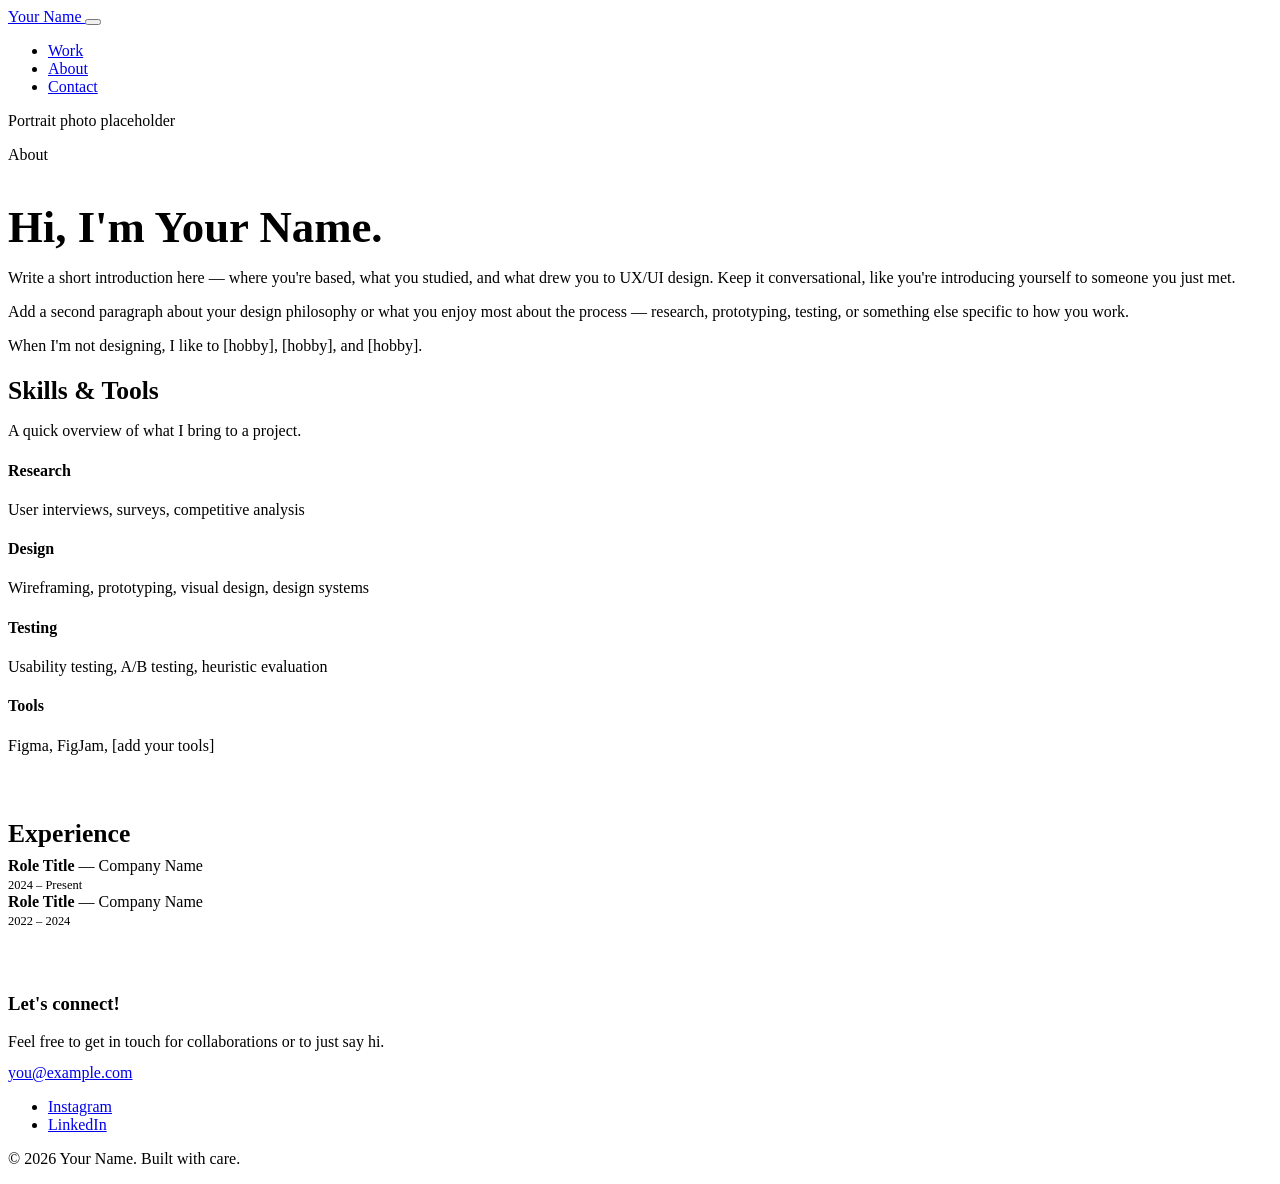
==== about.html @ 7f419b86 "Initial commit" ====
<!DOCTYPE html>
<html lang="en">
<head>
<meta charset="UTF-8">
<meta name="viewport" content="width=device-width, initial-scale=1.0">
<title>About — Your Name</title>
<link rel="preconnect" href="https://fonts.googleapis.com">
<link rel="preconnect" href="https://fonts.gstatic.com" crossorigin>
<link href="https://fonts.googleapis.com/css2?family=Fraunces:ital,opsz,wght@0,9..144,400;0,9..144,600;1,9..144,500&family=Inter:wght@400;500;600&family=IBM+Plex+Mono:wght@400;500&display=swap" rel="stylesheet">
<link rel="stylesheet" href="styles.css">
</head>
<body>

<header class="site-header">
  <div class="wrap">
    <a class="brand" href="index.html">
      <span class="brand-mark" aria-hidden="true"></span>
      Your Name
    </a>
    <button class="nav-toggle" aria-label="Toggle menu" aria-expanded="false">
      <span></span>
    </button>
    <ul class="nav-links">
      <li><a href="index.html">Work</a></li>
      <li><a href="about.html" aria-current="page">About</a></li>
      <li><a href="mailto:you@example.com">Contact</a></li>
    </ul>
  </div>
</header>

<main class="wrap">
  <section class="about-hero">
    <div class="placeholder-shot">Portrait photo placeholder</div>
    <div>
      <p class="eyebrow">About</p>
      <h1 style="font-size:clamp(2rem,5vw,2.8rem); margin-bottom:1rem;">Hi, I'm Your Name.</h1>
      <p>
        Write a short introduction here — where you're based, what you studied,
        and what drew you to UX/UI design. Keep it conversational, like you're
        introducing yourself to someone you just met.
      </p>
      <p>
        Add a second paragraph about your design philosophy or what you enjoy
        most about the process — research, prototyping, testing, or something
        else specific to how you work.
      </p>
      <p>
        When I'm not designing, I like to [hobby], [hobby], and [hobby].
      </p>
    </div>
  </section>

  <section style="margin-bottom:4rem;">
    <h2 style="font-size:1.6rem; margin-bottom:0.5rem;">Skills &amp; Tools</h2>
    <p style="max-width:60ch;">A quick overview of what I bring to a project.</p>
    <div class="skills-grid">
      <div class="skill-card">
        <h4>Research</h4>
        <p>User interviews, surveys, competitive analysis</p>
      </div>
      <div class="skill-card">
        <h4>Design</h4>
        <p>Wireframing, prototyping, visual design, design systems</p>
      </div>
      <div class="skill-card">
        <h4>Testing</h4>
        <p>Usability testing, A/B testing, heuristic evaluation</p>
      </div>
      <div class="skill-card">
        <h4>Tools</h4>
        <p>Figma, FigJam, [add your tools]</p>
      </div>
    </div>
  </section>

  <section style="margin-bottom:4rem;">
    <h2 style="font-size:1.6rem; margin-bottom:0.5rem;">Experience</h2>
    <div class="takeaway-grid">
      <div class="takeaway-card">
        <strong>Role Title</strong> — Company Name<br>
        <span style="font-family:var(--font-mono); font-size:0.78rem; color:var(--muted);">2024 – Present</span>
      </div>
      <div class="takeaway-card">
        <strong>Role Title</strong> — Company Name<br>
        <span style="font-family:var(--font-mono); font-size:0.78rem; color:var(--muted);">2022 – 2024</span>
      </div>
    </div>
  </section>
</main>

<footer class="site-footer">
  <div class="wrap">
    <div class="footer-cta">
      <h3>Let's connect!</h3>
      <p style="margin-bottom:0.8rem;">Feel free to get in touch for collaborations or to just say hi.</p>
      <a class="footer-email" href="mailto:you@example.com">you@example.com</a>
    </div>
    <ul class="footer-social">
      <li><a href="#">Instagram</a></li>
      <li><a href="#">LinkedIn</a></li>
    </ul>
    <p class="footer-note">© 2026 Your Name. Built with care.</p>
  </div>
</footer>

<script src="main.js"></script>
</body>
</html>
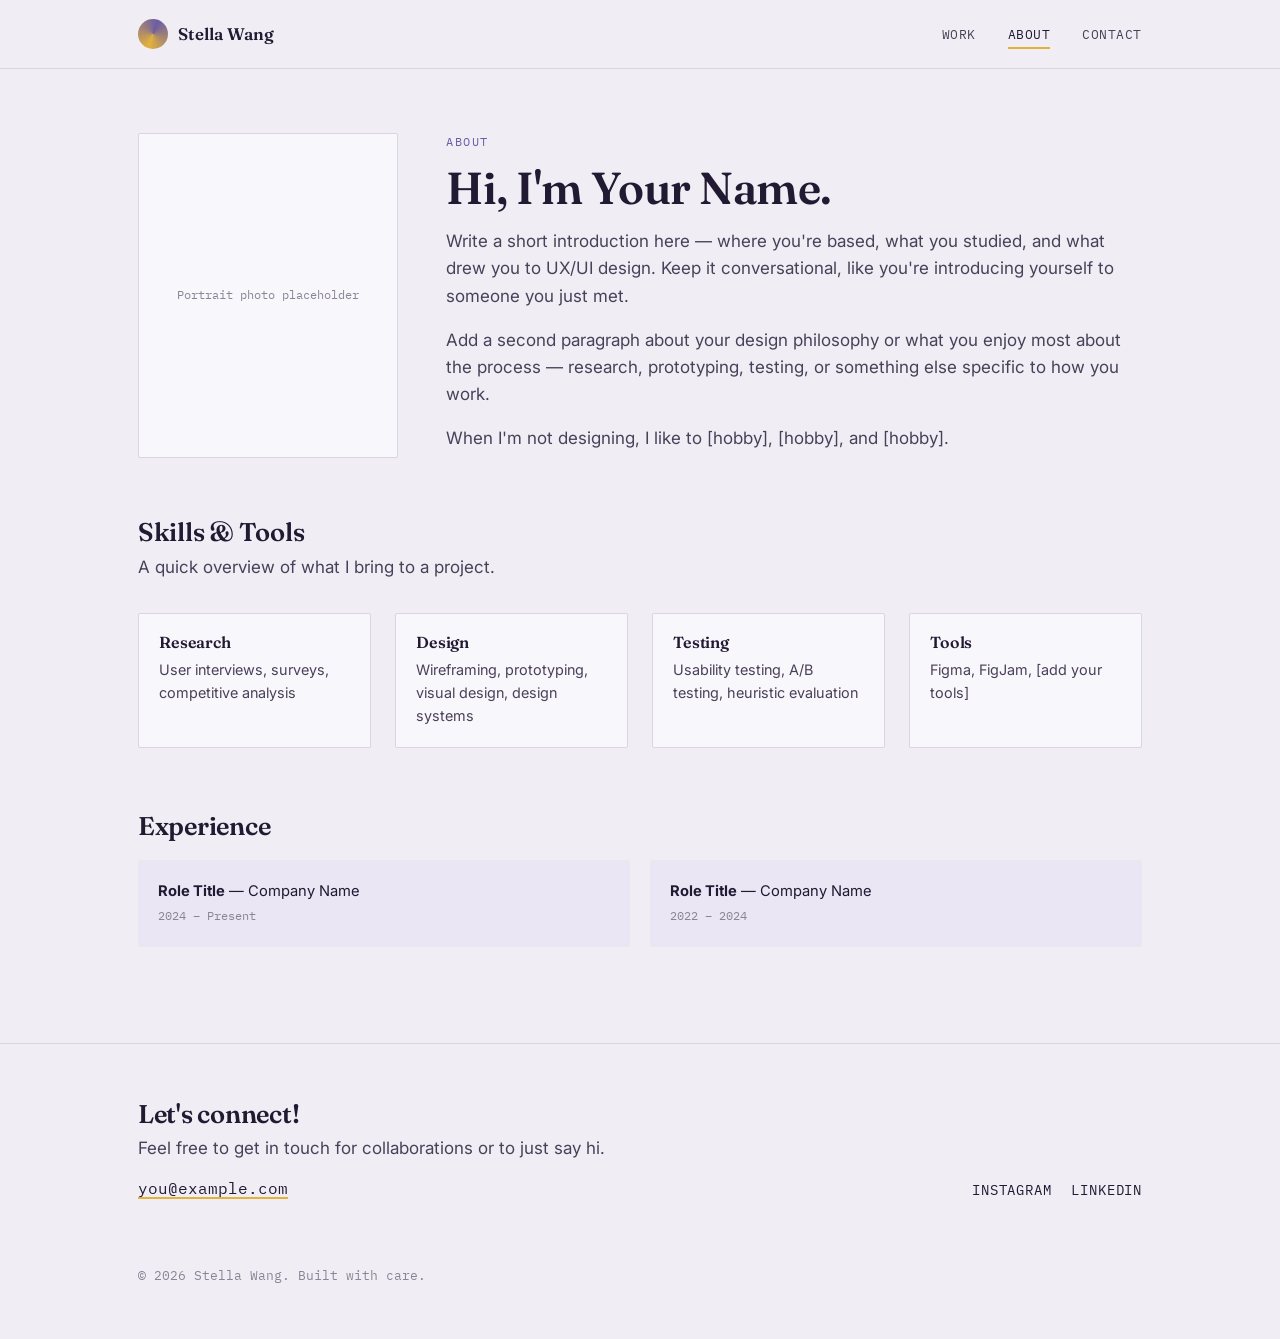
==== commit 396f4cd9: "updates my name" ====
--- a/about.html
+++ b/about.html
@@ -3,7 +3,7 @@
 <head>
 <meta charset="UTF-8">
 <meta name="viewport" content="width=device-width, initial-scale=1.0">
-<title>About — Your Name</title>
+<title>About — Stella Wang</title>
 <link rel="preconnect" href="https://fonts.googleapis.com">
 <link rel="preconnect" href="https://fonts.gstatic.com" crossorigin>
 <link href="https://fonts.googleapis.com/css2?family=Fraunces:ital,opsz,wght@0,9..144,400;0,9..144,600;1,9..144,500&family=Inter:wght@400;500;600&family=IBM+Plex+Mono:wght@400;500&display=swap" rel="stylesheet">
@@ -15,7 +15,7 @@
   <div class="wrap">
     <a class="brand" href="index.html">
       <span class="brand-mark" aria-hidden="true"></span>
-      Your Name
+      Stella Wang
     </a>
     <button class="nav-toggle" aria-label="Toggle menu" aria-expanded="false">
       <span></span>
@@ -99,7 +99,7 @@
       <li><a href="#">Instagram</a></li>
       <li><a href="#">LinkedIn</a></li>
     </ul>
-    <p class="footer-note">© 2026 Your Name. Built with care.</p>
+    <p class="footer-note">© 2026 Stella Wang. Built with care.</p>
   </div>
 </footer>
 
--- a/styles.css
+++ b/styles.css
@@ -0,0 +1,644 @@
+/* ============================================================
+   DESIGN TOKENS
+   ============================================================ */
+:root {
+  /* Color */
+  --paper: #F0EEF4;
+  --paper-raised: #F8F7FB;
+  --ink: #221933;
+  --ink-soft: #4A4059;
+  --muted: #8A8496;
+  --line: #DAD5E3;
+  --accent: #E3B23C;   /* citrine gold — links, highlights */
+  --accent-ink: #6B4E10;
+  --violet: #6B5CA5;   /* stage labels, dividers */
+  --violet-soft: #EAE6F4;
+
+  /* Type */
+  --font-display: "Fraunces", "Iowan Old Style", serif;
+  --font-body: "Inter", -apple-system, BlinkMacSystemFont, sans-serif;
+  --font-mono: "IBM Plex Mono", "SF Mono", monospace;
+
+  /* Layout */
+  --maxw: 1100px;
+  --gutter: clamp(1.25rem, 4vw, 3rem);
+  --radius: 2px;
+}
+
+* { box-sizing: border-box; }
+html { scroll-behavior: smooth; }
+@media (prefers-reduced-motion: reduce) {
+  html { scroll-behavior: auto; }
+  * { animation-duration: 0.01ms !important; animation-iteration-count: 1 !important; transition-duration: 0.01ms !important; }
+}
+
+body {
+  margin: 0;
+  background: var(--paper);
+  color: var(--ink);
+  font-family: var(--font-body);
+  font-size: 17px;
+  line-height: 1.6;
+  -webkit-font-smoothing: antialiased;
+}
+
+img { max-width: 100%; display: block; }
+
+a {
+  color: var(--ink);
+  text-decoration-color: var(--accent);
+  text-decoration-thickness: 2px;
+  text-underline-offset: 3px;
+}
+a:hover { color: var(--accent-ink); }
+
+:focus-visible {
+  outline: 2px solid var(--violet);
+  outline-offset: 3px;
+}
+
+h1, h2, h3, h4 {
+  font-family: var(--font-display);
+  font-weight: 600;
+  line-height: 1.1;
+  margin: 0;
+  letter-spacing: -0.01em;
+}
+
+p { margin: 0 0 1em; color: var(--ink-soft); }
+
+.wrap {
+  max-width: var(--maxw);
+  margin: 0 auto;
+  padding: 0 var(--gutter);
+}
+
+.eyebrow {
+  font-family: var(--font-mono);
+  font-size: 0.72rem;
+  letter-spacing: 0.14em;
+  text-transform: uppercase;
+  color: var(--violet);
+}
+
+/* ============================================================
+   HEADER / NAV
+   ============================================================ */
+.site-header {
+  position: sticky;
+  top: 0;
+  z-index: 40;
+  background: rgba(240, 238, 244, 0.88);
+  backdrop-filter: blur(8px);
+  border-bottom: 1px solid var(--line);
+}
+
+.site-header .wrap {
+  display: flex;
+  align-items: center;
+  justify-content: space-between;
+  height: 68px;
+}
+
+.brand {
+  display: flex;
+  align-items: center;
+  gap: 0.6rem;
+  font-family: var(--font-display);
+  font-weight: 600;
+  font-size: 1.05rem;
+  color: var(--ink);
+  text-decoration: none;
+}
+
+.brand-mark {
+  width: 30px;
+  height: 30px;
+  border-radius: 50%;
+  background: conic-gradient(from 200deg, var(--accent), var(--violet), var(--accent));
+  flex-shrink: 0;
+}
+
+.nav-links {
+  display: flex;
+  gap: 2rem;
+  list-style: none;
+  margin: 0;
+  padding: 0;
+  font-family: var(--font-mono);
+  font-size: 0.82rem;
+  letter-spacing: 0.04em;
+  text-transform: uppercase;
+}
+
+.nav-links a {
+  text-decoration: none;
+  color: var(--ink-soft);
+  padding: 0.3rem 0;
+  border-bottom: 2px solid transparent;
+}
+.nav-links a:hover,
+.nav-links a[aria-current="page"] {
+  color: var(--ink);
+  border-bottom-color: var(--accent);
+}
+
+.nav-toggle { display: none; }
+
+@media (max-width: 640px) {
+  .nav-links {
+    position: fixed;
+    inset: 68px 0 0 0;
+    background: var(--paper);
+    flex-direction: column;
+    gap: 0;
+    padding: 1rem var(--gutter);
+    transform: translateY(-8px);
+    opacity: 0;
+    visibility: hidden;
+    transition: opacity 0.18s ease, transform 0.18s ease, visibility 0.18s;
+    border-bottom: 1px solid var(--line);
+  }
+  .nav-links.is-open {
+    opacity: 1;
+    visibility: visible;
+    transform: translateY(0);
+  }
+  .nav-links li { border-top: 1px solid var(--line); }
+  .nav-links a { display: block; padding: 1rem 0; }
+  .nav-toggle {
+    display: block;
+    background: none;
+    border: 1px solid var(--line);
+    border-radius: var(--radius);
+    width: 40px;
+    height: 36px;
+    position: relative;
+    cursor: pointer;
+  }
+  .nav-toggle span,
+  .nav-toggle span::before,
+  .nav-toggle span::after {
+    content: "";
+    position: absolute;
+    left: 9px;
+    right: 9px;
+    height: 2px;
+    background: var(--ink);
+  }
+  .nav-toggle span { top: 17px; }
+  .nav-toggle span::before { top: -6px; }
+  .nav-toggle span::after { top: 6px; }
+}
+
+/* ============================================================
+   FOOTER
+   ============================================================ */
+.site-footer {
+  border-top: 1px solid var(--line);
+  margin-top: 6rem;
+  padding: 3.5rem 0 2.5rem;
+}
+
+.site-footer .wrap {
+  display: flex;
+  flex-wrap: wrap;
+  justify-content: space-between;
+  align-items: flex-end;
+  gap: 2rem;
+}
+
+.footer-cta h3 {
+  font-size: 1.6rem;
+  margin-bottom: 0.4rem;
+}
+
+.footer-email {
+  font-family: var(--font-mono);
+  font-size: 1rem;
+}
+
+.footer-social {
+  display: flex;
+  gap: 1.25rem;
+  list-style: none;
+  padding: 0;
+  margin: 0;
+  font-family: var(--font-mono);
+  font-size: 0.85rem;
+  text-transform: uppercase;
+  letter-spacing: 0.06em;
+}
+.footer-social a { text-decoration: none; }
+
+.footer-note {
+  width: 100%;
+  color: var(--muted);
+  font-size: 0.8rem;
+  margin-top: 2rem;
+  font-family: var(--font-mono);
+}
+
+/* ============================================================
+   HOME — HERO
+   ============================================================ */
+.hero {
+  padding: 4.5rem 0 3rem;
+}
+
+.hero-greeting {
+  font-family: var(--font-display);
+  font-size: clamp(2.2rem, 6vw, 3.4rem);
+  margin-bottom: 0.2rem;
+}
+
+.hero-verb-line {
+  font-family: var(--font-display);
+  font-size: clamp(2.2rem, 6vw, 3.4rem);
+  display: flex;
+  flex-wrap: wrap;
+  align-items: baseline;
+  gap: 0.5rem;
+  margin-bottom: 1.6rem;
+}
+
+.hero-verb {
+  color: var(--accent-ink);
+  position: relative;
+  font-style: italic;
+}
+.hero-verb::after {
+  content: "";
+  position: absolute;
+  left: 0; right: 0; bottom: 0.05em;
+  height: 0.5em;
+  background: var(--accent);
+  opacity: 0.3;
+  z-index: -1;
+}
+
+.hero-bio {
+  max-width: 42ch;
+  font-size: 1.05rem;
+}
+
+.hero-media {
+  display: flex;
+  gap: 1rem;
+  margin-top: 2.5rem;
+  overflow-x: auto;
+  padding-bottom: 0.5rem;
+}
+
+.placeholder-shot {
+  flex-shrink: 0;
+  border: 1px solid var(--line);
+  background: var(--paper-raised);
+  border-radius: var(--radius);
+  display: flex;
+  align-items: center;
+  justify-content: center;
+  color: var(--muted);
+  font-family: var(--font-mono);
+  font-size: 0.72rem;
+  text-align: center;
+  padding: 0.5rem;
+}
+
+.hero-media .placeholder-shot { width: 150px; height: 300px; }
+
+/* ============================================================
+   PROJECT PREVIEW LIST (home)
+   ============================================================ */
+.project-list {
+  border-top: 1px solid var(--line);
+  margin-top: 2rem;
+}
+
+.project-row {
+  display: grid;
+  grid-template-columns: 140px 1fr auto;
+  gap: 2rem;
+  align-items: center;
+  padding: 2.5rem 0;
+  border-bottom: 1px solid var(--line);
+  text-decoration: none;
+  color: var(--ink);
+  transition: background 0.15s ease;
+}
+.project-row:hover { background: var(--paper-raised); }
+
+.project-row .placeholder-shot { width: 100%; height: 150px; }
+
+.project-index {
+  font-family: var(--font-mono);
+  font-size: 0.75rem;
+  color: var(--muted);
+}
+
+.project-title {
+  font-size: clamp(1.4rem, 3vw, 2rem);
+  margin-bottom: 0.3rem;
+}
+
+.project-tagline {
+  font-family: var(--font-mono);
+  font-size: 0.85rem;
+  color: var(--muted);
+  margin: 0;
+}
+
+.project-cta {
+  font-family: var(--font-mono);
+  font-size: 0.78rem;
+  text-transform: uppercase;
+  letter-spacing: 0.06em;
+  white-space: nowrap;
+  color: var(--violet);
+}
+
+@media (max-width: 700px) {
+  .project-row {
+    grid-template-columns: 1fr;
+    gap: 1rem;
+  }
+  .project-row .placeholder-shot { height: 180px; }
+}
+
+/* ============================================================
+   ABOUT PAGE
+   ============================================================ */
+.about-hero {
+  display: grid;
+  grid-template-columns: 260px 1fr;
+  gap: 3rem;
+  padding: 4rem 0 3rem;
+  align-items: start;
+}
+.about-hero .placeholder-shot { width: 100%; aspect-ratio: 4/5; }
+
+@media (max-width: 700px) {
+  .about-hero { grid-template-columns: 1fr; }
+  .about-hero .placeholder-shot { max-width: 220px; }
+}
+
+.skills-grid {
+  display: grid;
+  grid-template-columns: repeat(auto-fit, minmax(180px, 1fr));
+  gap: 1.5rem;
+  margin: 2rem 0;
+}
+
+.skill-card {
+  border: 1px solid var(--line);
+  border-radius: var(--radius);
+  padding: 1.25rem;
+  background: var(--paper-raised);
+}
+.skill-card h4 { font-size: 1rem; margin-bottom: 0.4rem; }
+.skill-card p { font-size: 0.9rem; margin: 0; }
+
+/* ============================================================
+   CASE STUDY — HERO + META
+   ============================================================ */
+.case-hero {
+  padding: 3.5rem 0 2rem;
+}
+
+.case-eyebrow { margin-bottom: 0.8rem; }
+
+.case-title {
+  font-size: clamp(2.4rem, 7vw, 4rem);
+  margin-bottom: 0.3rem;
+}
+
+.case-subtitle {
+  font-family: var(--font-mono);
+  color: var(--muted);
+  font-size: 0.95rem;
+  margin-bottom: 2.5rem;
+}
+
+.meta-grid {
+  display: grid;
+  grid-template-columns: repeat(3, 1fr);
+  gap: 1.5rem;
+  border-top: 1px solid var(--line);
+  border-bottom: 1px solid var(--line);
+  padding: 1.75rem 0;
+  margin-bottom: 2.5rem;
+}
+
+.meta-grid dt {
+  font-family: var(--font-mono);
+  font-size: 0.7rem;
+  text-transform: uppercase;
+  letter-spacing: 0.1em;
+  color: var(--violet);
+  margin-bottom: 0.4rem;
+}
+.meta-grid dd { margin: 0; font-size: 0.92rem; }
+
+@media (max-width: 700px) {
+  .meta-grid { grid-template-columns: 1fr; }
+}
+
+.case-hero-media {
+  display: flex;
+  gap: 1.25rem;
+  justify-content: center;
+  margin: 2.5rem 0;
+}
+.case-hero-media .placeholder-shot { width: 210px; height: 430px; }
+
+/* ============================================================
+   CASE STUDY — BODY LAYOUT WITH PROCESS RAIL
+   ============================================================ */
+.case-body {
+  display: grid;
+  grid-template-columns: 180px 1fr;
+  gap: 3rem;
+  align-items: start;
+}
+
+.process-rail {
+  position: sticky;
+  top: 90px;
+  display: flex;
+  flex-direction: column;
+  gap: 0.9rem;
+  font-family: var(--font-mono);
+  font-size: 0.78rem;
+}
+
+.process-rail a {
+  text-decoration: none;
+  color: var(--muted);
+  display: flex;
+  align-items: center;
+  gap: 0.6rem;
+  padding: 0.15rem 0;
+}
+.process-rail a::before {
+  content: "";
+  width: 7px;
+  height: 7px;
+  border-radius: 50%;
+  border: 1.5px solid var(--muted);
+  flex-shrink: 0;
+  transition: background 0.15s, border-color 0.15s;
+}
+.process-rail a.is-active {
+  color: var(--ink);
+  font-weight: 600;
+}
+.process-rail a.is-active::before {
+  background: var(--accent);
+  border-color: var(--accent-ink);
+}
+
+@media (max-width: 800px) {
+  .case-body { grid-template-columns: 1fr; }
+  .process-rail {
+    position: static;
+    flex-direction: row;
+    flex-wrap: wrap;
+    gap: 1rem 1.4rem;
+    border-top: 1px solid var(--line);
+    border-bottom: 1px solid var(--line);
+    padding: 1rem 0;
+    margin-bottom: 1rem;
+  }
+}
+
+.case-section {
+  margin-bottom: 3.5rem;
+  scroll-margin-top: 90px;
+}
+
+.case-section h2 {
+  font-size: clamp(1.8rem, 4vw, 2.4rem);
+  margin-bottom: 1rem;
+}
+
+.case-section h3 {
+  font-family: var(--font-mono);
+  font-size: 0.78rem;
+  text-transform: uppercase;
+  letter-spacing: 0.08em;
+  color: var(--violet);
+  margin: 1.75rem 0 0.6rem;
+}
+
+.stage-heading {
+  display: flex;
+  align-items: baseline;
+  gap: 0.9rem;
+  margin-bottom: 1.5rem;
+  padding-top: 1.5rem;
+  border-top: 1px solid var(--line);
+}
+.stage-heading .eyebrow { margin: 0; }
+
+.source-list {
+  list-style: none;
+  padding: 0;
+  margin: 0.5rem 0 1.5rem;
+  display: flex;
+  flex-direction: column;
+  gap: 0.4rem;
+}
+.source-list li {
+  font-size: 0.9rem;
+  color: var(--muted);
+  padding-left: 1.1rem;
+  position: relative;
+}
+.source-list li::before {
+  content: "—";
+  position: absolute;
+  left: 0;
+  color: var(--accent-ink);
+}
+
+.takeaway-grid {
+  display: grid;
+  grid-template-columns: repeat(auto-fit, minmax(220px, 1fr));
+  gap: 1.25rem;
+  margin: 1.25rem 0;
+}
+.takeaway-card {
+  background: var(--violet-soft);
+  border-radius: var(--radius);
+  padding: 1.25rem;
+  font-size: 0.92rem;
+}
+
+.compare-grid {
+  display: grid;
+  grid-template-columns: repeat(auto-fit, minmax(160px, 1fr));
+  gap: 1.25rem;
+  margin: 1.25rem 0 1.75rem;
+}
+.compare-card {
+  border: 1px solid var(--line);
+  border-radius: var(--radius);
+  padding: 1.1rem;
+  text-align: center;
+}
+.compare-card .placeholder-shot { width: 100%; height: 70px; margin: 0 auto 0.7rem; }
+.compare-card strong { font-size: 0.9rem; }
+
+.before-after {
+  display: flex;
+  gap: 2rem;
+  flex-wrap: wrap;
+  margin: 1.5rem 0;
+}
+.before-after figure { margin: 0; text-align: center; }
+.before-after .placeholder-shot { width: 170px; height: 340px; margin-bottom: 0.6rem; }
+.before-after figcaption {
+  font-family: var(--font-mono);
+  font-size: 0.75rem;
+  color: var(--muted);
+  text-transform: uppercase;
+  letter-spacing: 0.06em;
+}
+
+.prototype-link {
+  display: inline-flex;
+  align-items: center;
+  gap: 0.5rem;
+  margin-top: 0.5rem;
+  font-family: var(--font-mono);
+  font-size: 0.85rem;
+  text-transform: uppercase;
+  letter-spacing: 0.05em;
+}
+
+.conclusion-list {
+  list-style: none;
+  padding: 0;
+  margin: 1.25rem 0;
+  display: flex;
+  flex-direction: column;
+  gap: 1.25rem;
+}
+.conclusion-list li {
+  padding-left: 1.4rem;
+  border-left: 2px solid var(--accent);
+}
+.conclusion-list strong { display: block; margin-bottom: 0.2rem; }
+
+.next-project {
+  border-top: 1px solid var(--line);
+  padding-top: 2.5rem;
+  margin-top: 2rem;
+  text-align: right;
+}
+.next-project .eyebrow { display: block; margin-bottom: 0.4rem; }
+.next-project a {
+  font-family: var(--font-display);
+  font-size: clamp(1.6rem, 4vw, 2.4rem);
+  text-decoration: none;
+}
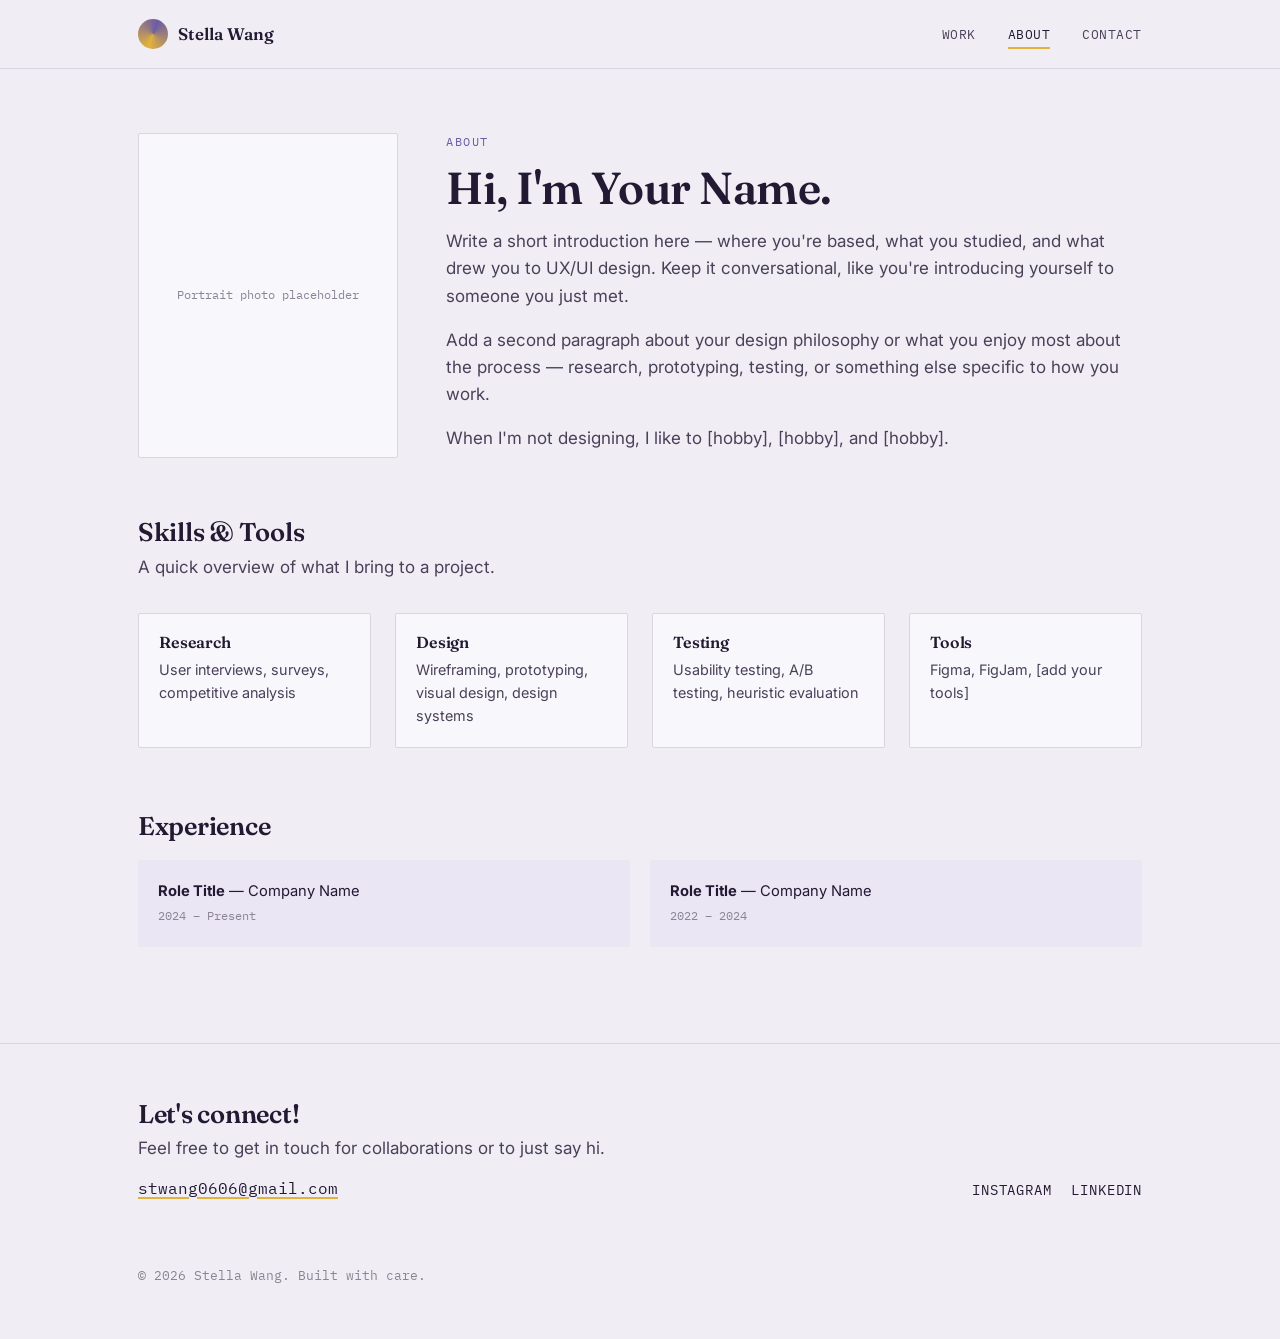
==== commit eddf77af: "updated my email address in footer" ====
--- a/about.html
+++ b/about.html
@@ -93,7 +93,7 @@
     <div class="footer-cta">
       <h3>Let's connect!</h3>
       <p style="margin-bottom:0.8rem;">Feel free to get in touch for collaborations or to just say hi.</p>
-      <a class="footer-email" href="mailto:you@example.com">you@example.com</a>
+      <a class="footer-email" href="mailto:you@example.com">stwang0606@gmail.com</a>
     </div>
     <ul class="footer-social">
       <li><a href="#">Instagram</a></li>
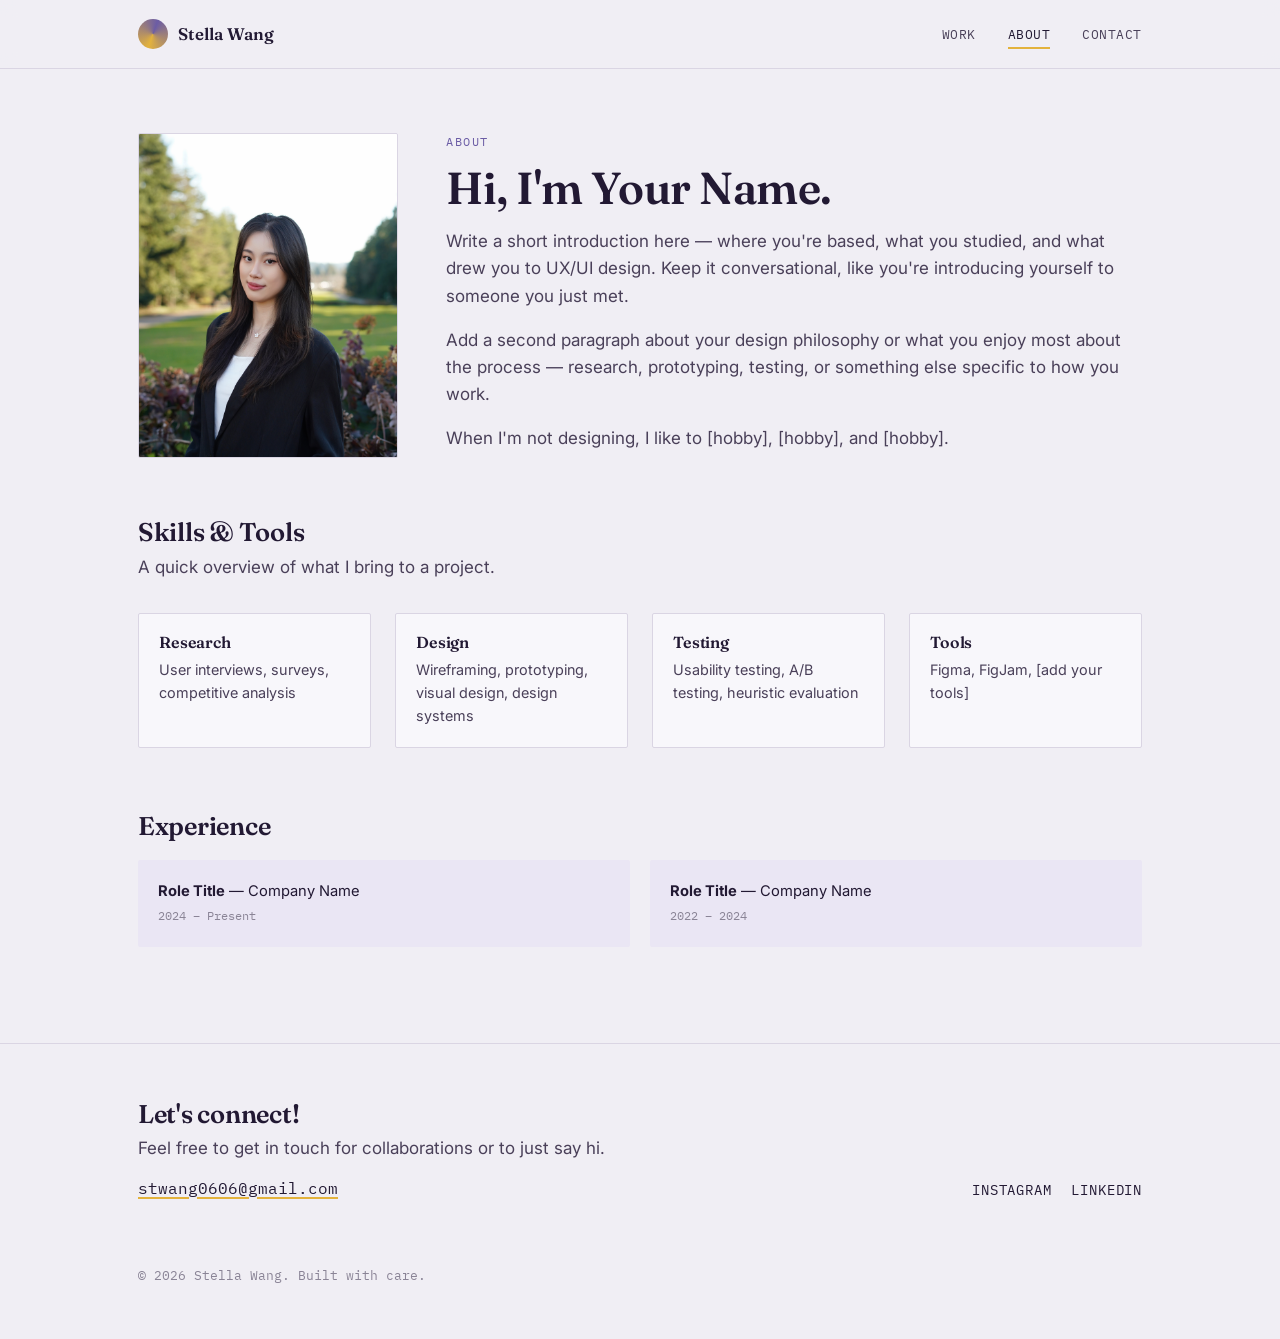
==== commit 35a39383: "updated images for IAAC, profile picture, and updates 2 titles" ====
--- a/about.html
+++ b/about.html
@@ -30,7 +30,7 @@
 
 <main class="wrap">
   <section class="about-hero">
-    <div class="placeholder-shot">Portrait photo placeholder</div>
+    <img class="placeholder-shot profile-photo" src="images/profile-about.jpg" alt="Portrait of Stella Wang">
     <div>
       <p class="eyebrow">About</p>
       <h1 style="font-size:clamp(2rem,5vw,2.8rem); margin-bottom:1rem;">Hi, I'm Your Name.</h1>
--- a/styles.css
+++ b/styles.css
@@ -376,6 +376,7 @@
   align-items: start;
 }
 .about-hero .placeholder-shot { width: 100%; aspect-ratio: 4/5; }
+.profile-photo { padding: 0; object-fit: cover; }
 
 @media (max-width: 700px) {
   .about-hero { grid-template-columns: 1fr; }
@@ -574,6 +575,13 @@
   font-size: 0.92rem;
 }
 
+.case-img {
+  width: 100%;
+  border: 1px solid var(--line);
+  border-radius: var(--radius);
+  margin: 1rem 0;
+}
+
 .compare-grid {
   display: grid;
   grid-template-columns: repeat(auto-fit, minmax(160px, 1fr));
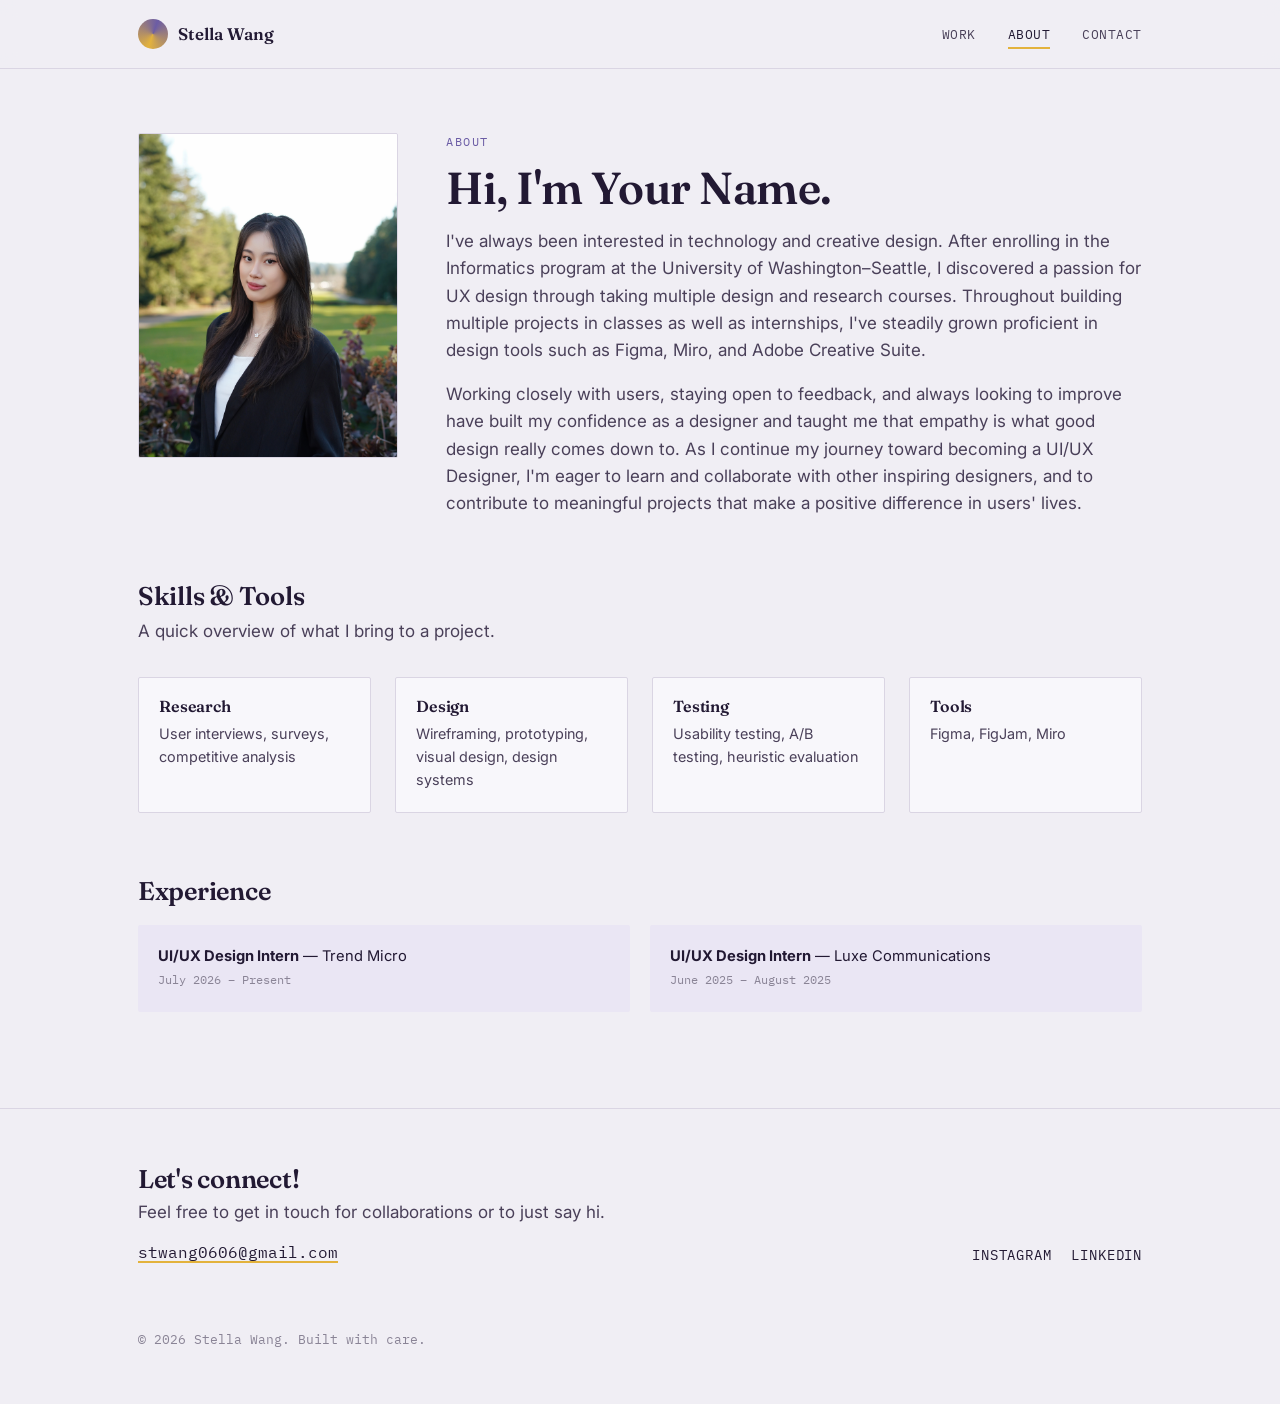
==== commit 7e32993f: "updated linkedin link, updated about me and home page intro, updated skills and work experience" ====
--- a/about.html
+++ b/about.html
@@ -35,17 +35,20 @@
       <p class="eyebrow">About</p>
       <h1 style="font-size:clamp(2rem,5vw,2.8rem); margin-bottom:1rem;">Hi, I'm Your Name.</h1>
       <p>
-        Write a short introduction here — where you're based, what you studied,
-        and what drew you to UX/UI design. Keep it conversational, like you're
-        introducing yourself to someone you just met.
+        I've always been interested in technology and creative design. After
+        enrolling in the Informatics program at the University of Washington–Seattle,
+        I discovered a passion for UX design through taking multiple design and
+        research courses. Throughout building multiple projects in classes as
+        well as internships, I've steadily grown proficient in design tools
+        such as Figma, Miro, and Adobe Creative Suite.
       </p>
       <p>
-        Add a second paragraph about your design philosophy or what you enjoy
-        most about the process — research, prototyping, testing, or something
-        else specific to how you work.
-      </p>
-      <p>
-        When I'm not designing, I like to [hobby], [hobby], and [hobby].
+        Working closely with users, staying open to feedback, and always looking
+        to improve have built my confidence as a designer and taught me that
+        empathy is what good design really comes down to. As I continue my
+        journey toward becoming a UI/UX Designer, I'm eager to learn and
+        collaborate with other inspiring designers, and to contribute to
+        meaningful projects that make a positive difference in users' lives.
       </p>
     </div>
   </section>
@@ -68,7 +71,7 @@
       </div>
       <div class="skill-card">
         <h4>Tools</h4>
-        <p>Figma, FigJam, [add your tools]</p>
+        <p>Figma, FigJam, Miro</p>
       </div>
     </div>
   </section>
@@ -77,12 +80,12 @@
     <h2 style="font-size:1.6rem; margin-bottom:0.5rem;">Experience</h2>
     <div class="takeaway-grid">
       <div class="takeaway-card">
-        <strong>Role Title</strong> — Company Name<br>
-        <span style="font-family:var(--font-mono); font-size:0.78rem; color:var(--muted);">2024 – Present</span>
+        <strong>UI/UX Design Intern</strong> — Trend Micro<br>
+        <span style="font-family:var(--font-mono); font-size:0.78rem; color:var(--muted);">July 2026 – Present</span>
       </div>
       <div class="takeaway-card">
-        <strong>Role Title</strong> — Company Name<br>
-        <span style="font-family:var(--font-mono); font-size:0.78rem; color:var(--muted);">2022 – 2024</span>
+        <strong>UI/UX Design Intern</strong> — Luxe Communications<br>
+        <span style="font-family:var(--font-mono); font-size:0.78rem; color:var(--muted);">June 2025 – August 2025</span>
       </div>
     </div>
   </section>
@@ -97,7 +100,7 @@
     </div>
     <ul class="footer-social">
       <li><a href="#">Instagram</a></li>
-      <li><a href="#">LinkedIn</a></li>
+      <li><a href="https://www.linkedin.com/in/stella-wang-79a312334/">LinkedIn</a></li>
     </ul>
     <p class="footer-note">© 2026 Stella Wang. Built with care.</p>
   </div>
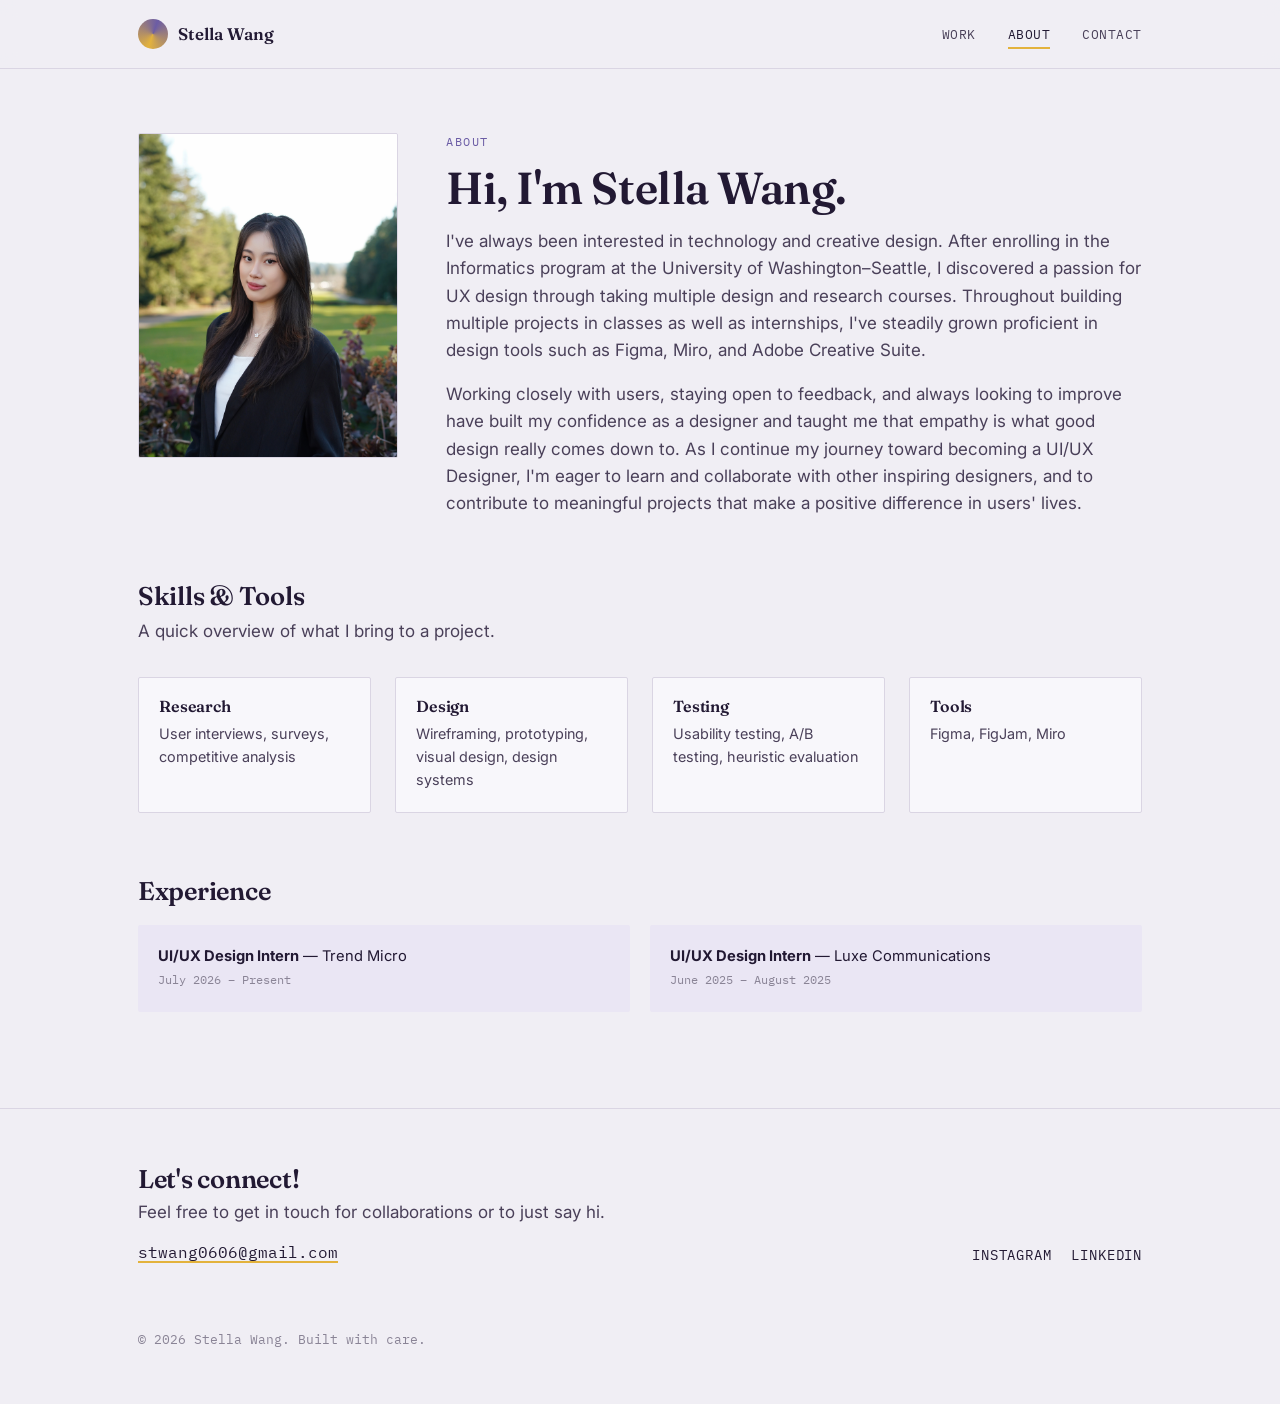
==== commit 3313b70a: "updated images for home page and for project 1, updated descriptions for project 1 and 2" ====
--- a/about.html
+++ b/about.html
@@ -33,7 +33,7 @@
     <img class="placeholder-shot profile-photo" src="images/profile-about.jpg" alt="Portrait of Stella Wang">
     <div>
       <p class="eyebrow">About</p>
-      <h1 style="font-size:clamp(2rem,5vw,2.8rem); margin-bottom:1rem;">Hi, I'm Your Name.</h1>
+      <h1 style="font-size:clamp(2rem,5vw,2.8rem); margin-bottom:1rem;">Hi, I'm Stella Wang.</h1>
       <p>
         I've always been interested in technology and creative design. After
         enrolling in the Informatics program at the University of Washington–Seattle,
--- a/styles.css
+++ b/styles.css
@@ -330,6 +330,15 @@
 
 .project-row .placeholder-shot { width: 100%; height: 150px; }
 
+.project-cover { overflow: hidden; padding: 0; }
+.project-cover img {
+  width: 100%;
+  height: 100%;
+  object-fit: cover;
+  object-position: center;
+}
+.project-cover.zoom img { transform: scale(1.15); }
+
 .project-index {
   font-family: var(--font-mono);
   font-size: 0.75rem;
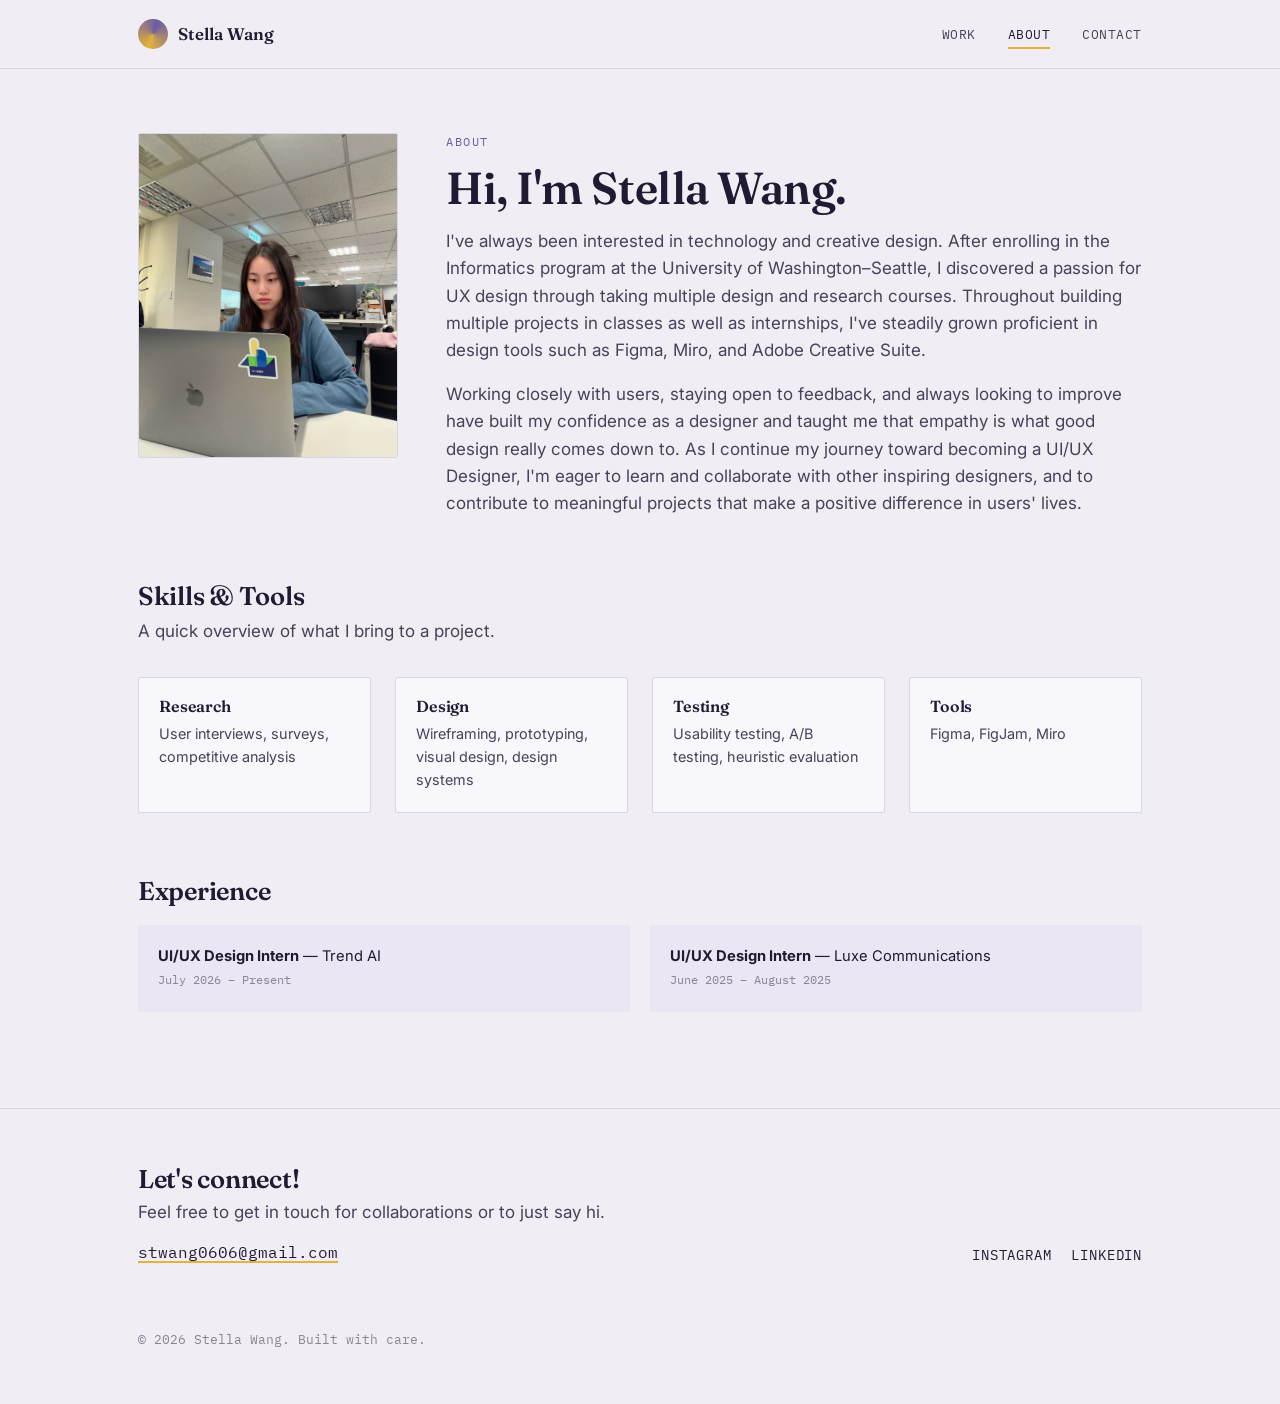
==== commit 5c6e6cad: "updated all descriptions of project 1, adjusted hero of project 1, added images for project 1" ====
--- a/about.html
+++ b/about.html
@@ -80,7 +80,7 @@
     <h2 style="font-size:1.6rem; margin-bottom:0.5rem;">Experience</h2>
     <div class="takeaway-grid">
       <div class="takeaway-card">
-        <strong>UI/UX Design Intern</strong> — Trend Micro<br>
+        <strong>UI/UX Design Intern</strong> — Trend AI<br>
         <span style="font-family:var(--font-mono); font-size:0.78rem; color:var(--muted);">July 2026 – Present</span>
       </div>
       <div class="takeaway-card">
--- a/styles.css
+++ b/styles.css
@@ -34,6 +34,7 @@
 
 body {
   margin: 0;
+  overflow-x: hidden;
   background: var(--paper);
   color: var(--ink);
   font-family: var(--font-body);
@@ -243,6 +244,10 @@
    HOME — HERO
    ============================================================ */
 .hero {
+  display: grid;
+  grid-template-columns: 1fr 260px;
+  gap: 3rem;
+  align-items: center;
   padding: 4.5rem 0 3rem;
 }
 
@@ -284,10 +289,12 @@
 
 .hero-media {
   display: flex;
-  gap: 1rem;
-  margin-top: 2.5rem;
-  overflow-x: auto;
-  padding-bottom: 0.5rem;
+  justify-content: center;
+}
+
+@media (max-width: 700px) {
+  .hero { grid-template-columns: 1fr; }
+  .hero-media { max-width: 220px; margin: 0 auto; }
 }
 
 .placeholder-shot {
@@ -305,7 +312,7 @@
   padding: 0.5rem;
 }
 
-.hero-media .placeholder-shot { width: 150px; height: 300px; }
+.hero-media .placeholder-shot { width: 100%; aspect-ratio: 4/5; }
 
 /* ============================================================
    PROJECT PREVIEW LIST (home)
@@ -338,6 +345,7 @@
   object-position: center;
 }
 .project-cover.zoom img { transform: scale(1.15); }
+.project-cover.contain img { object-fit: contain; padding: 0.5rem; transform: scale(1.35); }
 
 .project-index {
   font-family: var(--font-mono);
@@ -455,11 +463,24 @@
 
 .case-hero-media {
   display: flex;
+  flex-wrap: wrap;
   gap: 1.25rem;
   justify-content: center;
   margin: 2.5rem 0;
 }
 .case-hero-media .placeholder-shot { width: 210px; height: 430px; }
+.case-hero-media img.placeholder-shot { object-fit: contain; padding: 0; background: transparent; border: none; }
+.case-hero-media img.native-shot { width: auto; height: auto; max-width: 100%; max-height: 430px; background: var(--paper-raised); border: 1px solid var(--line); }
+.case-hero-media.bleed {
+  width: 100vw;
+  position: relative;
+  left: 50%;
+  transform: translateX(-50%);
+  max-width: 1600px;
+  padding: 0 var(--gutter);
+  box-sizing: border-box;
+}
+.case-hero-media img.wide-shot { flex: 1 1 0; min-width: 240px; width: auto; max-width: calc(50% - 0.625rem); max-height: none; height: auto; }
 
 /* ============================================================
    CASE STUDY — BODY LAYOUT WITH PROCESS RAIL
@@ -591,6 +612,20 @@
   margin: 1rem 0;
 }
 
+.wireframe-videos {
+  display: grid;
+  grid-template-columns: 1fr;
+  gap: 1.25rem;
+  margin: 1.25rem 0;
+}
+.wireframe-videos video {
+  width: 100%;
+  display: block;
+  border: 1px solid var(--line);
+  border-radius: var(--radius);
+  background: var(--paper-raised);
+}
+
 .compare-grid {
   display: grid;
   grid-template-columns: repeat(auto-fit, minmax(160px, 1fr));
@@ -604,16 +639,68 @@
   text-align: center;
 }
 .compare-card .placeholder-shot { width: 100%; height: 70px; margin: 0 auto 0.7rem; }
+.compare-card .logo-frame { display: flex; align-items: center; justify-content: center; height: 90px; margin: 0 auto 0.7rem; }
+.compare-card img.placeholder-shot { width: auto; height: auto; max-width: 100%; max-height: 100%; object-fit: contain; padding: 0; border: none; margin: 0; }
 .compare-card strong { font-size: 0.9rem; }
 
+.compare-notes {
+  display: grid;
+  grid-template-columns: repeat(auto-fit, minmax(240px, 1fr));
+  gap: 1.5rem 2rem;
+  margin: 1.5rem 0;
+}
+
+.compare-table-wrap {
+  overflow-x: auto;
+  margin: 1.25rem 0 1.75rem;
+  border: 1px solid var(--line);
+  border-radius: var(--radius);
+}
+.compare-table {
+  width: 100%;
+  border-collapse: collapse;
+  font-size: 0.88rem;
+}
+.compare-table th,
+.compare-table td {
+  text-align: left;
+  padding: 0.9rem 1.1rem;
+  border-bottom: 1px solid var(--line);
+  vertical-align: top;
+}
+.compare-table th {
+  background: var(--violet-soft);
+  font-weight: 600;
+  color: var(--ink);
+}
+.compare-table td:first-child,
+.compare-table th:first-child {
+  border-right: 1px solid var(--line);
+  font-weight: 600;
+  white-space: nowrap;
+}
+.compare-table tbody tr:last-child td { border-bottom: none; }
+.compare-table .source-list { margin: 0; gap: 0.5rem; }
+.compare-table .source-list li { font-size: 0.88rem; }
+.compare-table .source-list li::before { content: "•"; }
+.compare-notes h4 {
+  font-family: var(--font-mono);
+  font-size: 0.8rem;
+  text-transform: uppercase;
+  letter-spacing: 0.05em;
+  margin: 0 0 0.5rem;
+}
+.compare-notes .source-list { margin-bottom: 0; }
+
 .before-after {
   display: flex;
   gap: 2rem;
-  flex-wrap: wrap;
+  flex-wrap: nowrap;
   margin: 1.5rem 0;
 }
-.before-after figure { margin: 0; text-align: center; }
-.before-after .placeholder-shot { width: 170px; height: 340px; margin-bottom: 0.6rem; }
+.before-after figure { margin: 0; text-align: center; flex: 1 1 0; min-width: 0; }
+.before-after .placeholder-shot { width: 100%; max-width: 420px; height: auto; aspect-ratio: 420 / 236; margin-bottom: 0.6rem; padding: 0; object-fit: cover; }
+.before-after .placeholder-shot.mobile-shot { max-width: 220px; aspect-ratio: auto; object-fit: contain; margin-left: auto; margin-right: auto; }
 .before-after figcaption {
   font-family: var(--font-mono);
   font-size: 0.75rem;
